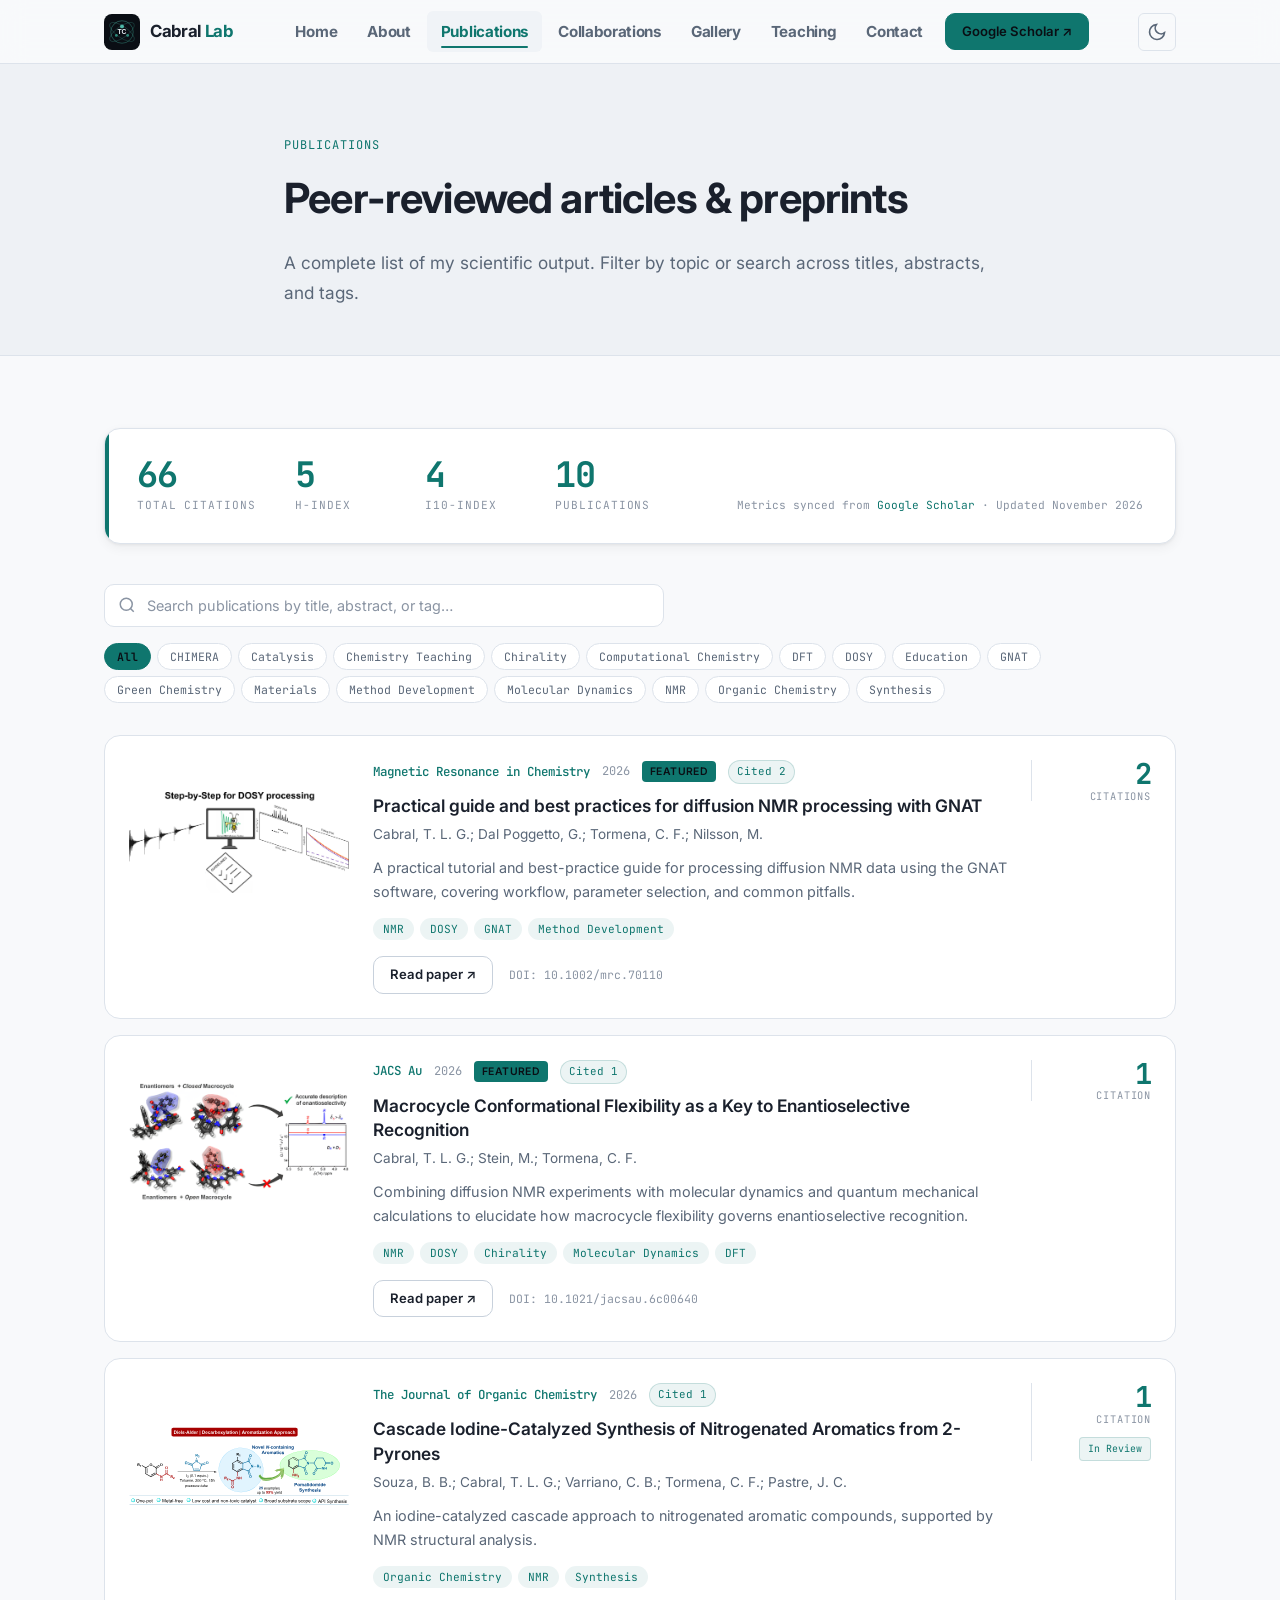
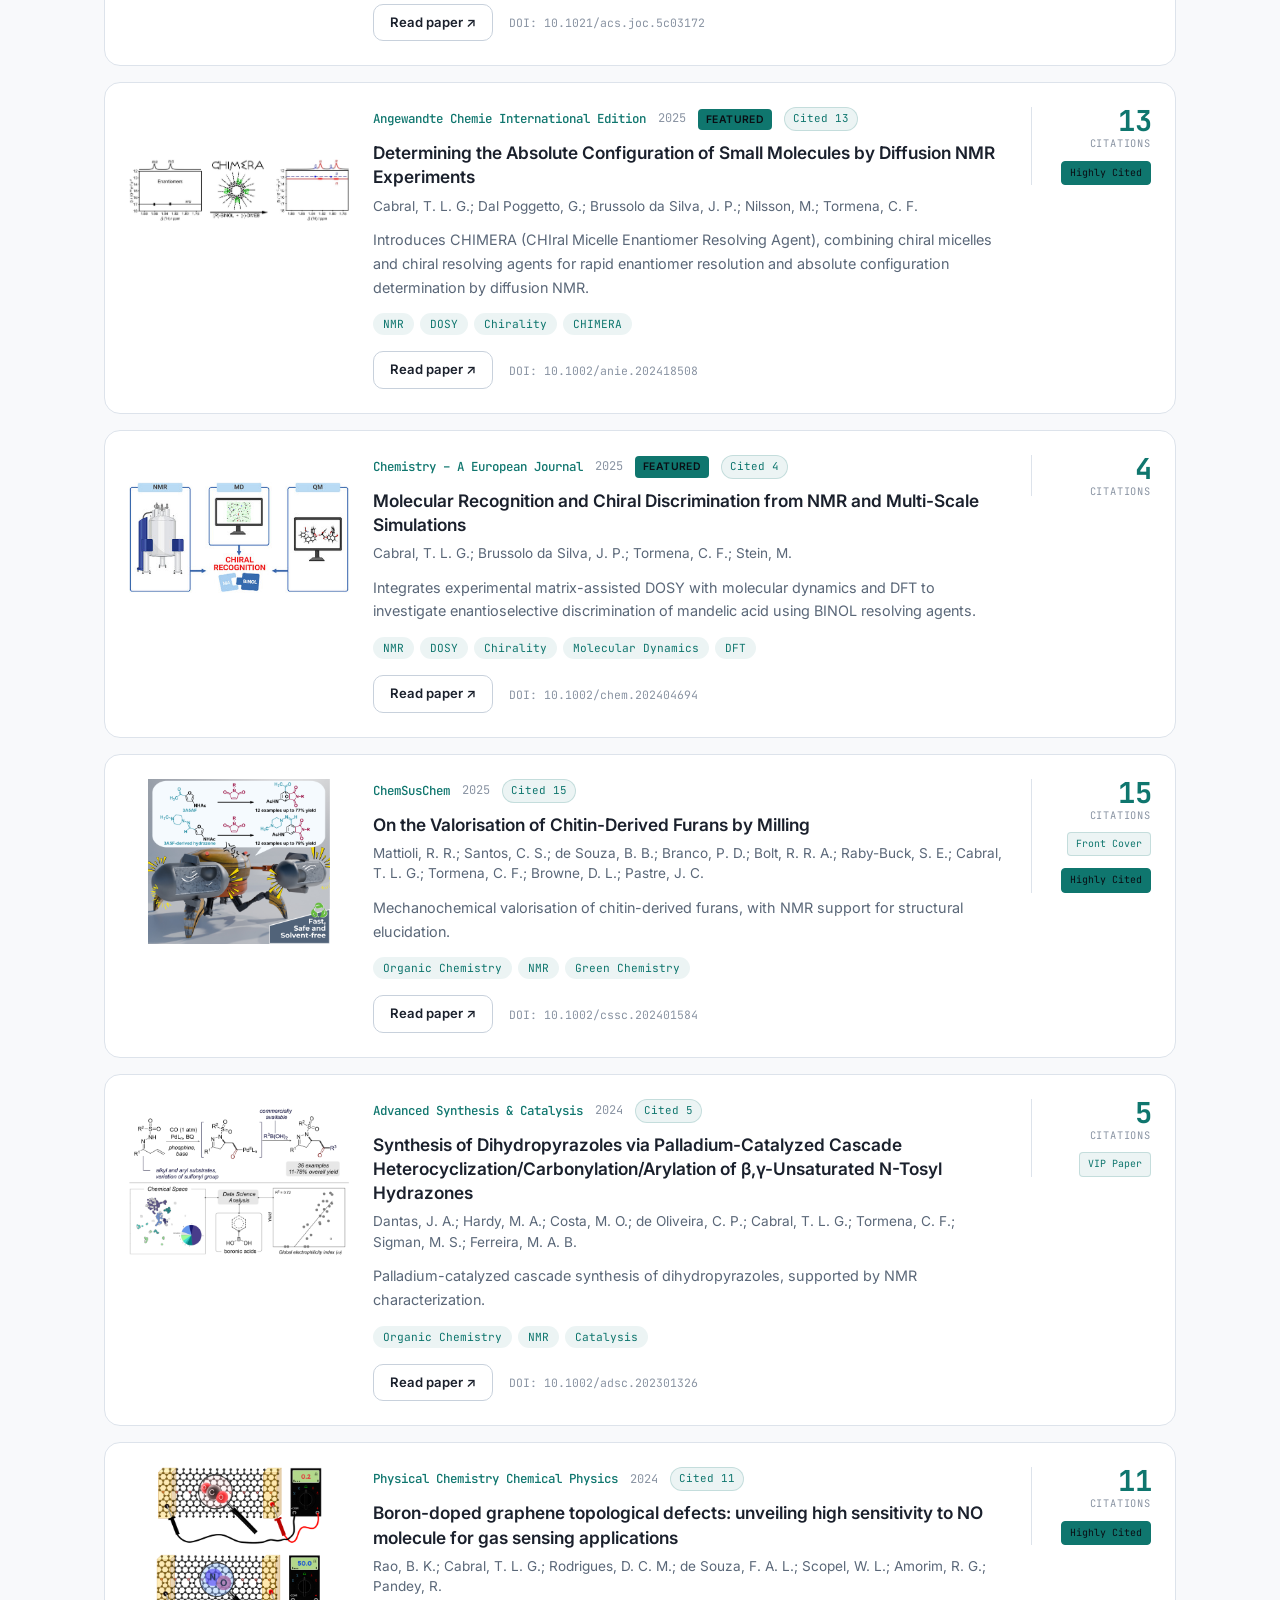
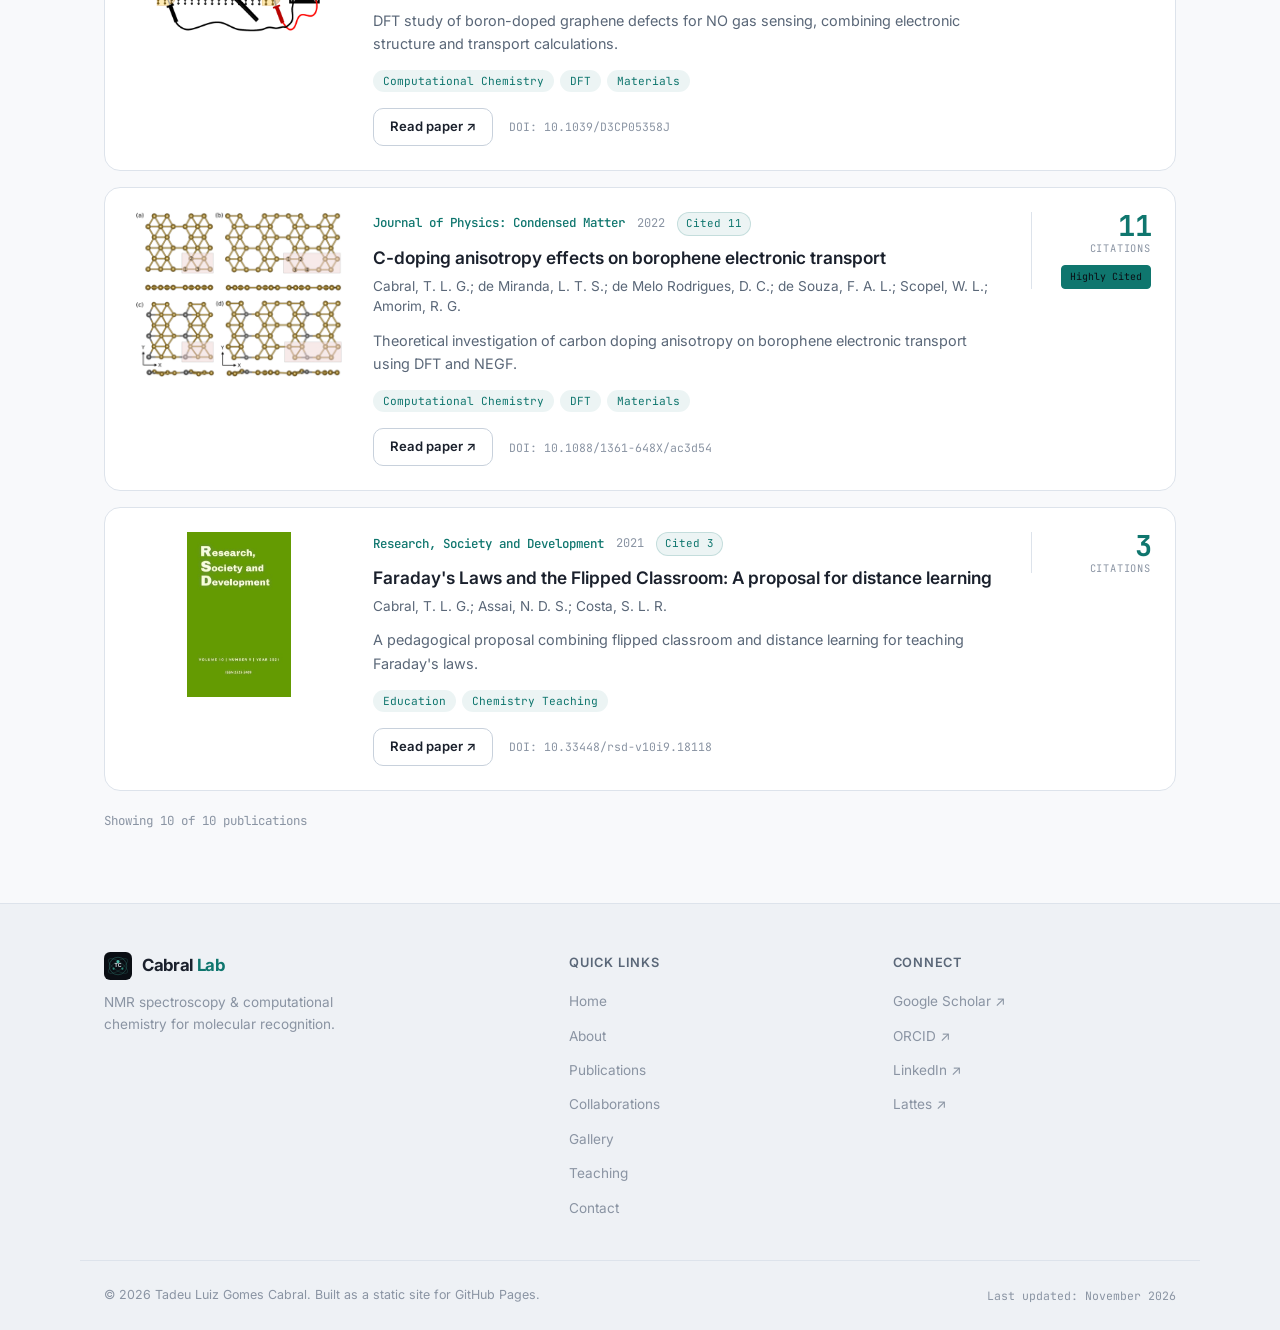
==== publications.html @ ea5aca8c "Add files via upload" ====
<!DOCTYPE html>
<html lang="en" data-theme="dark">
<head>
  <meta charset="UTF-8">
  <meta name="viewport" content="width=device-width, initial-scale=1.0">
  <title>Publications — Tadeu L. G. Cabral</title>
  <meta name="description" content="Peer-reviewed publications by Tadeu Luiz Gomes Cabral on NMR, DOSY, chiral discrimination, and computational chemistry.">
  <meta property="og:title" content="Publications — Tadeu L. G. Cabral">
  <meta property="og:description" content="Peer-reviewed articles and preprints.">
  <meta property="og:image" content="assets/generated/og-image.svg">
  <link rel="icon" type="image/svg+xml" href="favicon.svg">
  <link rel="apple-touch-icon" href="assets/images/logo-large.svg">
  <link rel="manifest" href="site.webmanifest">
  <link rel="preconnect" href="https://fonts.googleapis.com">
  <link rel="preconnect" href="https://fonts.gstatic.com" crossorigin>
  <link href="https://fonts.googleapis.com/css2?family=Inter:wght@300;400;500;600;700&family=JetBrains+Mono:wght@400;500&display=swap" rel="stylesheet">
  <link rel="stylesheet" href="assets/css/styles.css">
</head>
<body>
  <a href="#main" class="skip-link">Skip to content</a>
  <header class="site-header">
    <div class="container header-inner">
      <a href="index.html" class="logo" aria-label="Home"><img src="assets/images/logo.svg" alt="TC monogram" width="36" height="36" class="logo-img"><span class="logo-text">Cabral <span class="accent">Lab</span></span></a>
      <nav class="nav" id="nav" aria-label="Main navigation">
        <a href="index.html" class="nav-link">Home</a>
        <a href="about.html" class="nav-link">About</a>
        <a href="publications.html" class="nav-link active">Publications</a>
        <a href="collaborations.html" class="nav-link">Collaborations</a>
        <a href="gallery.html" class="nav-link">Gallery</a>
        <a href="teaching.html" class="nav-link">Teaching</a>
        <a href="contact.html" class="nav-link">Contact</a>
        <a href="https://scholar.google.com/citations?user=h4mpgE4AAAAJ" target="_blank" rel="noopener" class="btn btn-primary btn-sm nav-cta">Google Scholar ↗</a>
      </nav>
      <div class="header-actions">
        <button class="theme-toggle" id="theme-toggle" aria-label="Toggle theme"><svg class="icon-sun" width="20" height="20" viewBox="0 0 24 24" fill="none" stroke="currentColor" stroke-width="2"><circle cx="12" cy="12" r="5"/><path d="M12 1v2M12 21v2M4.22 4.22l1.42 1.42M18.36 18.36l1.42 1.42M1 12h2M21 12h2M4.22 19.78l1.42-1.42M18.36 5.64l1.42-1.42"/></svg><svg class="icon-moon" width="20" height="20" viewBox="0 0 24 24" fill="none" stroke="currentColor" stroke-width="2"><path d="M21 12.79A9 9 0 1 1 11.21 3 7 7 0 0 0 21 12.79z"/></svg></button>
        <button class="mobile-menu-btn" id="mobile-menu-btn" aria-label="Open menu" aria-expanded="false"><span></span><span></span><span></span></button>
      </div>
    </div>
  </header>

  <main id="main">
    <section class="page-hero">
      <div class="container page-hero-inner">
        <div class="page-hero-text">
          <p class="section-eyebrow">Publications</p>
          <h1>Peer-reviewed articles & preprints</h1>
          <p class="lead">A complete list of my scientific output. Filter by topic or search across titles, abstracts, and tags.</p>
        </div>
      </div>
    </section>

    <section class="section">
      <div class="container">
        <!-- IMPACT STATS BAR -->
        <div class="impact-stats reveal">
          <div class="impact-stat">
            <span class="impact-stat-number" id="stat-citations">—</span>
            <span class="impact-stat-label">Total Citations</span>
          </div>
          <div class="impact-stat">
            <span class="impact-stat-number" id="stat-hindex">—</span>
            <span class="impact-stat-label">h-index</span>
          </div>
          <div class="impact-stat">
            <span class="impact-stat-number" id="stat-i10index">—</span>
            <span class="impact-stat-label">i10-index</span>
          </div>
          <div class="impact-stat">
            <span class="impact-stat-number" id="stat-publications">—</span>
            <span class="impact-stat-label">Publications</span>
          </div>
          <p class="impact-note">Metrics synced from <a href="https://scholar.google.com/citations?user=h4mpgE4AAAAJ" target="_blank" rel="noopener">Google Scholar</a> · Updated November 2026</p>
        </div>

        <!-- CONTROLS -->
        <div class="pub-controls reveal">
          <div class="search-wrapper">
            <svg class="search-icon" width="18" height="18" viewBox="0 0 24 24" fill="none" stroke="currentColor" stroke-width="2"><circle cx="11" cy="11" r="8"/><path d="m21 21-4.35-4.35"/></svg>
            <input type="search" id="pub-search" placeholder="Search publications by title, abstract, or tag…" aria-label="Search publications">
          </div>
          <div class="filter-tags" id="filter-tags" role="group" aria-label="Filter by tag"></div>
        </div>

        <!-- PUBLICATION LIST -->
        <div class="pub-list" id="pub-list" aria-live="polite"></div>
        <p class="pub-count" id="pub-count"></p>
      </div>
    </section>
  </main>

  <footer class="site-footer">
    <div class="container footer-grid">
      <div class="footer-brand"><a href="index.html" class="logo"><img src="assets/images/logo.svg" alt="" width="28" height="28"><span class="logo-text">Cabral <span class="accent">Lab</span></span></a><p class="footer-desc">NMR spectroscopy & computational chemistry for molecular recognition.</p></div>
      <div><h4>Quick Links</h4><ul class="footer-links"><li><a href="index.html">Home</a></li><li><a href="about.html">About</a></li><li><a href="publications.html">Publications</a></li><li><a href="collaborations.html">Collaborations</a></li><li><a href="gallery.html">Gallery</a></li><li><a href="teaching.html">Teaching</a></li><li><a href="contact.html">Contact</a></li></ul></div>
      <div><h4>Connect</h4><ul class="footer-links"><li><a href="https://scholar.google.com/citations?user=h4mpgE4AAAAJ" target="_blank" rel="noopener">Google Scholar ↗</a></li><li><a href="https://orcid.org/0000-0003-3222-065X" target="_blank" rel="noopener">ORCID ↗</a></li><li><a href="https://www.linkedin.com/in/tadeu-l-g-cabral-bb470a273/" target="_blank" rel="noopener">LinkedIn ↗</a></li><li><a href="http://lattes.cnpq.br/0980261362824278" target="_blank" rel="noopener">Lattes ↗</a></li></ul></div>
    </div>
    <div class="container footer-bottom"><p>© 2026 Tadeu Luiz Gomes Cabral. Built as a static site for GitHub Pages.</p><p class="footer-mono">Last updated: November 2026</p></div>
  </footer>

  <script src="assets/js/publications.js"></script>
  <script src="assets/js/main.js"></script>
</body>
</html>
---- assets/css/styles.css ----
/* ============================================
   CSS Variables & Reset
   ============================================ */
:root {
  --font-sans: 'Inter', system-ui, -apple-system, sans-serif;
  --font-mono: 'JetBrains Mono', ui-monospace, monospace;
  --bg: #0a0e14;
  --bg-alt: #11161f;
  --bg-card: #151b26;
  --bg-hover: #1c2433;
  --text: #e6edf3;
  --text-muted: #8b98a9;
  --text-dim: #5c6a7a;
  --border: #212a36;
  --border-light: #2d3a4a;
  --accent: #4db8a8;
  --accent-hover: #5fd0be;
  --accent-subtle: rgba(77, 184, 168, 0.12);
  --accent-glow: rgba(77, 184, 168, 0.25);
  --radius-sm: 6px;
  --radius: 10px;
  --radius-lg: 16px;
  --shadow: 0 1px 3px rgba(0,0,0,0.3), 0 4px 12px rgba(0,0,0,0.2);
  --shadow-lg: 0 8px 30px rgba(0,0,0,0.35);
  --max-width: 1120px;
  --header-height: 64px;
  --transition: 0.2s ease;
}
[data-theme="light"] {
  --bg: #f8f9fb;
  --bg-alt: #eef1f5;
  --bg-card: #ffffff;
  --bg-hover: #f0f3f7;
  --text: #1a202c;
  --text-muted: #5a6778;
  --text-dim: #8a94a3;
  --border: #dde3eb;
  --border-light: #c8d1dc;
  --accent: #0f766e;
  --accent-hover: #0d9488;
  --accent-subtle: rgba(15, 118, 110, 0.08);
  --accent-glow: rgba(15, 118, 110, 0.18);
  --shadow: 0 1px 3px rgba(0,0,0,0.06), 0 4px 12px rgba(0,0,0,0.05);
  --shadow-lg: 0 8px 30px rgba(0,0,0,0.1);
}

*, *::before, *::after { box-sizing: border-box; margin: 0; padding: 0; }
html { scroll-behavior: smooth; -webkit-text-size-adjust: 100%; }
body {
  font-family: var(--font-sans);
  background: var(--bg);
  color: var(--text);
  line-height: 1.65;
  font-size: 16px;
  -webkit-font-smoothing: antialiased;
  transition: background-color 0.3s, color 0.3s;
}
img { max-width: 100%; display: block; }
a { color: var(--accent); text-decoration: none; transition: color var(--transition); }
a:hover { color: var(--accent-hover); }
.container { width: 100%; max-width: var(--max-width); margin: 0 auto; padding: 0 24px; }

/* ---------- SKIP LINK ---------- */
.skip-link {
  position: absolute; top: -100%; left: 16px;
  background: var(--accent); color: #fff;
  padding: 8px 16px; border-radius: var(--radius-sm);
  z-index: 1000; font-weight: 600;
}
.skip-link:focus { top: 8px; }

/* ---------- BUTTONS ---------- */
.btn {
  display: inline-flex; align-items: center; gap: 6px;
  padding: 10px 22px; border-radius: var(--radius);
  font-weight: 600; font-size: 0.9rem;
  border: 1.5px solid transparent; cursor: pointer;
  transition: all var(--transition); white-space: nowrap;
  font-family: inherit;
}
.btn-primary { background: var(--accent); color: #0a0e14; border-color: var(--accent); }
.btn-primary:hover {
  background: var(--accent-hover); border-color: var(--accent-hover);
  color: #0a0e14; transform: translateY(-1px);
  box-shadow: 0 4px 14px var(--accent-glow);
}
.btn-outline { background: transparent; color: var(--text); border-color: var(--border-light); }
.btn-outline:hover { border-color: var(--accent); color: var(--accent); background: var(--accent-subtle); }
.btn-sm { padding: 7px 16px; font-size: 0.82rem; }

/* ---------- HEADER ---------- */
.site-header {
  position: sticky; top: 0; z-index: 100;
  background: rgba(10, 14, 20, 0.85);
  backdrop-filter: blur(12px); -webkit-backdrop-filter: blur(12px);
  border-bottom: 1px solid var(--border);
  height: var(--header-height);
}
[data-theme="light"] .site-header { background: rgba(248, 249, 251, 0.85); }
.header-inner {
  display: flex; align-items: center; justify-content: space-between;
  height: 100%; gap: 16px;
}
.logo {
  display: flex; align-items: center; gap: 10px;
  color: var(--text); font-weight: 700; font-size: 1.05rem;
  letter-spacing: -0.02em;
}
.logo:hover { color: var(--text); }
.logo-img { width: 36px; height: 36px; }
.accent { color: var(--accent); }

/* --- NAVIGATION LINKS --- */
.nav { display: flex; align-items: center; gap: 2px; flex-wrap: wrap; }
.nav-link {
  position: relative;
  padding: 8px 14px; 
  border-radius: var(--radius-sm);
  color: var(--text-muted); 
  font-family: var(--font-sans);
  font-size: 0.95rem; 
  font-weight: 700;
  letter-spacing: -0.02em;
  transition: all var(--transition);
}
.nav-link:hover, .nav-link.active { 
  color: var(--text); 
  background: var(--bg-hover); 
}
.nav-link.active { 
  color: var(--accent); 
}
.nav-link.active::after {
  content: '';
  position: absolute;
  bottom: 4px; left: 14px; right: 14px;
  height: 2px;
  background: var(--accent);
  border-radius: 2px;
}
.nav-cta { margin-left: 6px; font-weight: 600; letter-spacing: normal; }

.header-actions { display: flex; align-items: center; gap: 8px; }
.theme-toggle {
  background: none; border: 1px solid var(--border);
  color: var(--text-muted); width: 38px; height: 38px;
  border-radius: var(--radius-sm); cursor: pointer;
  display: grid; place-items: center; transition: all var(--transition);
}
.theme-toggle:hover { color: var(--accent); border-color: var(--accent); }
.theme-toggle .icon-moon { display: none; }
[data-theme="light"] .theme-toggle .icon-sun { display: none; }
[data-theme="light"] .theme-toggle .icon-moon { display: block; }

.mobile-menu-btn {
  display: none; flex-direction: column; gap: 5px;
  background: none; border: none; cursor: pointer; padding: 6px;
}
.mobile-menu-btn span {
  display: block; width: 22px; height: 2px;
  background: var(--text); border-radius: 2px;
  transition: all var(--transition);
}

/* ---------- HERO ---------- */
.hero {
  position: relative; padding: 100px 0 80px;
  overflow: hidden; min-height: 75vh;
  display: flex; align-items: center;
}
.hero-bg { position: absolute; inset: 0; z-index: 0; }
.hero-bg-img { width: 100%; height: 100%; object-fit: cover; opacity: 0.45; }
[data-theme="light"] .hero-bg-img { opacity: 0.25; }
.hero-content { position: relative; z-index: 1; max-width: 760px; }
.hero-eyebrow {
  font-family: var(--font-mono); font-size: 0.8rem;
  color: var(--accent); letter-spacing: 0.05em;
  text-transform: uppercase; margin-bottom: 16px;
}
.hero h1 {
  font-size: clamp(2.4rem, 6vw, 3.8rem); font-weight: 700;
  letter-spacing: -0.03em; line-height: 1.1; margin-bottom: 20px;
}
.hero-subtitle {
  font-size: 1.15rem; color: var(--text-muted);
  max-width: 620px; margin-bottom: 32px; line-height: 1.7;
}
.hero-subtitle strong { color: var(--text); font-weight: 600; }
.hero-actions { display: flex; gap: 12px; flex-wrap: wrap; margin-bottom: 28px; }
.hero-meta {
  display: flex; align-items: center; gap: 8px;
  flex-wrap: wrap; font-size: 0.85rem;
  color: var(--text-dim); font-family: var(--font-mono);
}
.hero-meta a { color: var(--text-muted); }
.hero-meta a:hover { color: var(--accent); }
.dot { color: var(--border-light); }

/* ---------- PAGE HERO ---------- */
.page-hero {
  padding: 72px 0 48px; border-bottom: 1px solid var(--border);
  background: var(--bg-alt);
}
.page-hero-inner { max-width: 760px; }
.page-hero h1 {
  font-size: clamp(1.8rem, 4vw, 2.6rem); font-weight: 700;
  letter-spacing: -0.02em; margin-bottom: 16px;
}
.lead { font-size: 1.08rem; color: var(--text-muted); line-height: 1.7; }

/* ---------- SECTIONS ---------- */
.section { padding: 72px 0; }
.section-alt { background: var(--bg-alt); }
.section-header { max-width: 640px; margin-bottom: 40px; }
.section-eyebrow {
  font-family: var(--font-mono); font-size: 0.75rem;
  color: var(--accent); text-transform: uppercase;
  letter-spacing: 0.08em; margin-bottom: 8px;
}
.section-header h2 {
  font-size: clamp(1.5rem, 3vw, 2rem); font-weight: 700;
  letter-spacing: -0.02em; margin-bottom: 12px;
}
.section-desc { color: var(--text-muted); font-size: 0.98rem; }

/* ---------- CARDS ---------- */
.card-grid {
  display: grid; grid-template-columns: repeat(auto-fit, minmax(280px, 1fr));
  gap: 20px;
}
.card {
  background: var(--bg-card); border: 1px solid var(--border);
  border-radius: var(--radius-lg); padding: 28px;
  transition: all var(--transition);
}
.card:hover {
  border-color: var(--accent); transform: translateY(-2px);
  box-shadow: var(--shadow);
}
.card-icon {
  width: 48px; height: 48px; border-radius: var(--radius);
  background: var(--accent-subtle); color: var(--accent);
  display: grid; place-items: center; margin-bottom: 16px;
}
.card h3 { font-size: 1.1rem; font-weight: 600; margin-bottom: 8px; }
.card p { font-size: 0.92rem; color: var(--text-muted); line-height: 1.6; }
.tags { display: flex; flex-wrap: wrap; gap: 6px; margin-top: 16px; }
.tag {
  font-family: var(--font-mono); font-size: 0.7rem;
  padding: 3px 9px; border-radius: 999px;
  background: var(--accent-subtle); color: var(--accent);
  border: 1px solid transparent;
}
.tag-clickable {
  cursor: pointer; font-family: var(--font-mono); font-size: 0.7rem;
  padding: 3px 9px; border-radius: 999px;
  background: var(--accent-subtle); color: var(--accent);
  border: 1px solid transparent; transition: all var(--transition);
}
.tag-clickable:hover { border-color: var(--accent); background: var(--accent-glow); }

/* ---------- PUBLICATION LIST ---------- */
.pub-list { display: flex; flex-direction: column; gap: 16px; }
.pub-card {
  background: var(--bg-card); border: 1px solid var(--border);
  border-radius: var(--radius-lg); padding: 24px;
  transition: all var(--transition);
}
.pub-card:hover { border-color: var(--border-light); box-shadow: var(--shadow); }

/* --- 3-COLUMN LAYOUT (graphical abstract | body | impact) --- */
.pub-card-layout { display: flex; gap: 24px; align-items: flex-start; }

.pub-ga {
  flex: 0 0 220px;
  border-radius: var(--radius);
  overflow: hidden;
  display: flex;
  align-items: center;
  justify-content: center;
}
.pub-ga img {
  width: 100%;
  height: auto;
  aspect-ratio: 4 / 3;
  object-fit: contain; 
  display: block;
  transition: transform var(--transition);
}
.pub-card:hover .pub-ga img { transform: scale(1.02); }

.pub-card-body { flex: 1; min-width: 0; }

.pub-impact {
  flex: 0 0 120px;
  display: flex; flex-direction: column;
  align-items: flex-end; gap: 12px;
  padding-left: 16px;
  border-left: 1px solid var(--border);
  text-align: right;
}
.pub-citations {
  display: flex; flex-direction: column;
  align-items: flex-end; line-height: 1;
}
.citation-number {
  font-family: var(--font-mono); font-size: 1.8rem; font-weight: 700;
  color: var(--accent); letter-spacing: -0.02em;
}
.citation-label {
  font-family: var(--font-mono); font-size: 0.65rem;
  text-transform: uppercase; letter-spacing: 0.08em;
  color: var(--text-dim); margin-top: 2px;
}
.pub-merits {
  display: flex; flex-direction: column; gap: 4px;
  align-items: flex-end;
}
.merit-badge {
  font-family: var(--font-mono); font-size: 0.62rem;
  padding: 3px 8px; border-radius: 4px;
  background: var(--accent-subtle); color: var(--accent);
  border: 1px solid var(--accent-glow);
  white-space: nowrap;
}

/* Pub meta / content */
.pub-meta {
  display: flex; align-items: center; gap: 12px;
  flex-wrap: wrap; margin-bottom: 10px;
}
.pub-journal {
  font-family: var(--font-mono); font-size: 0.78rem;
  color: var(--accent); font-weight: 500;
}
.pub-year { font-family: var(--font-mono); font-size: 0.75rem; color: var(--text-dim); }
.pub-badge {
  font-size: 0.65rem; font-weight: 600;
  text-transform: uppercase; letter-spacing: 0.04em;
  padding: 2px 8px; border-radius: 4px;
  background: var(--accent); color: #0a0e14;
}
.pub-title { font-size: 1.08rem; font-weight: 600; line-height: 1.4; margin-bottom: 6px; }
.pub-authors { font-size: 0.85rem; color: var(--text-muted); margin-bottom: 12px; line-height: 1.5; }
.pub-abstract { font-size: 0.9rem; color: var(--text-muted); line-height: 1.65; margin-bottom: 14px; }
.pub-tags { display: flex; flex-wrap: wrap; gap: 6px; margin-bottom: 16px; }
.pub-actions { display: flex; align-items: center; gap: 16px; flex-wrap: wrap; }
.pub-doi {
  font-family: var(--font-mono); font-size: 0.72rem;
  color: var(--text-dim); word-break: break-all;
}
.empty-state { color: var(--text-muted); text-align: center; padding: 48px 0; font-size: 0.95rem; }
.pub-count {
  margin-top: 20px; font-family: var(--font-mono);
  font-size: 0.78rem; color: var(--text-dim);
}

/* ---------- CONTROLS ---------- */
.pub-controls { display: flex; flex-direction: column; gap: 16px; margin-bottom: 32px; }
.search-wrapper { position: relative; max-width: 560px; }
.search-icon {
  position: absolute; left: 14px; top: 50%;
  transform: translateY(-50%); color: var(--text-dim);
  pointer-events: none;
}
#pub-search {
  width: 100%; padding: 12px 16px 12px 42px;
  background: var(--bg-card); border: 1px solid var(--border);
  border-radius: var(--radius); color: var(--text);
  font-family: inherit; font-size: 0.9rem;
  transition: border-color var(--transition);
}
#pub-search:focus {
  outline: none; border-color: var(--accent);
  box-shadow: 0 0 0 3px var(--accent-subtle);
}
#pub-search::placeholder { color: var(--text-dim); }

.filter-tags { display: flex; flex-wrap: wrap; gap: 6px; }
.filter-tag {
  font-family: var(--font-mono); font-size: 0.72rem;
  padding: 5px 12px; border-radius: 999px;
  background: var(--bg-card); border: 1px solid var(--border);
  color: var(--text-muted); cursor: pointer;
  transition: all var(--transition);
}
.filter-tag:hover { border-color: var(--accent); color: var(--accent); }
.filter-tag.active {
  background: var(--accent); border-color: var(--accent);
  color: #0a0e14; font-weight: 600;
}

/* ---------- NEWS ---------- */
.news-grid {
  display: grid; grid-template-columns: repeat(auto-fit, minmax(260px, 1fr));
  gap: 16px;
}
.news-card {
  background: var(--bg-card); border: 1px solid var(--border);
  border-radius: var(--radius-lg); padding: 24px;
  transition: all var(--transition);
}
.news-card:hover { border-color: var(--accent); }
.news-card time {
  font-family: var(--font-mono); font-size: 0.72rem;
  color: var(--accent); text-transform: uppercase;
  letter-spacing: 0.04em;
}
.news-card h3 { font-size: 1rem; font-weight: 600; margin: 8px 0 6px; }
.news-card p { font-size: 0.88rem; color: var(--text-muted); line-height: 1.6; }

/* ---------- CTA ---------- */
.cta-section { padding: 64px 0; }
.cta-inner {
  display: flex; align-items: center; justify-content: space-between;
  gap: 32px; flex-wrap: wrap;
  background: var(--bg-card); border: 1px solid var(--border);
  border-radius: var(--radius-lg); padding: 40px 48px;
}
.cta-inner h2 { font-size: 1.5rem; font-weight: 700; margin-bottom: 6px; }
.cta-inner p { color: var(--text-muted); font-size: 0.95rem; }

/* ---------- ABOUT ---------- */
.about-grid {
  display: grid; grid-template-columns: 1fr 300px;
  gap: 56px; align-items: start;
}
.about-main h2 { font-size: 1.5rem; font-weight: 700; margin-bottom: 20px; }
.about-main p { color: var(--text-muted); margin-bottom: 16px; line-height: 1.75; font-size: 0.98rem; }
.about-main strong { color: var(--text); }
.about-sidebar {
  background: var(--bg-card); border: 1px solid var(--border);
  border-radius: var(--radius-lg); padding: 28px;
}

/* Profile Picture Style */
.about-profile-img {
  width: 100%;
  max-width: 220px;
  aspect-ratio: 1 / 1;
  object-fit: cover;
  border-radius: 50%;
  margin: 0 auto 24px;
  border: 3px solid var(--accent);
  box-shadow: 0 8px 24px var(--accent-glow);
  display: block;
}

.info-block { margin-bottom: 20px; }
.info-block h4 {
  font-family: var(--font-mono); font-size: 0.72rem;
  text-transform: uppercase; letter-spacing: 0.06em;
  color: var(--accent); margin-bottom: 6px;
}
.info-block p { font-size: 0.85rem; color: var(--text-muted); line-height: 1.5; }
.link-mono { font-family: var(--font-mono); font-size: 0.8rem; }

/* ---------- TIMELINE ---------- */
.timeline { position: relative; padding-left: 32px; }
.timeline::before {
  content: ''; position: absolute; left: 7px; top: 8px; bottom: 8px;
  width: 2px; background: var(--border);
}
.timeline-item { position: relative; margin-bottom: 40px; }
.timeline-item:last-child { margin-bottom: 0; }
.timeline-dot {
  position: absolute; left: -32px; top: 6px;
  width: 16px; height: 16px; border-radius: 50%;
  background: var(--bg); border: 3px solid var(--accent); z-index: 1;
}
.timeline-item time {
  font-family: var(--font-mono); font-size: 0.75rem;
  color: var(--accent); text-transform: uppercase;
  letter-spacing: 0.04em;
}
.timeline-item h3 { font-size: 1.1rem; font-weight: 600; margin: 6px 0 2px; }
.timeline-org { font-size: 0.85rem; color: var(--accent); margin-bottom: 8px; }
.timeline-item p:last-child { font-size: 0.9rem; color: var(--text-muted); line-height: 1.65; }

/* ---------- SKILLS ---------- */
.skills-grid {
  display: grid; grid-template-columns: repeat(auto-fit, minmax(260px, 1fr));
  gap: 20px;
}
.skill-card {
  background: var(--bg-card); border: 1px solid var(--border);
  border-radius: var(--radius-lg); padding: 28px;
}
.skill-card h3 { font-size: 1rem; font-weight: 600; margin-bottom: 14px; color: var(--accent); }
.skill-card ul { list-style: none; display: flex; flex-direction: column; gap: 8px; }
.skill-card li {
  font-size: 0.88rem; color: var(--text-muted);
  padding-left: 16px; position: relative; line-height: 1.5;
}
.skill-card li::before {
  content: '▸'; position: absolute; left: 0;
  color: var(--accent); font-size: 0.75rem;
}

/* ---------- CONTACT ---------- */
.contact-grid {
  display: grid; grid-template-columns: 1.2fr 1fr;
  gap: 56px; align-items: start;
}
.contact-form-wrapper h2, .contact-info h2 {
  font-size: 1.3rem; font-weight: 700; margin-bottom: 24px;
}
.form-group { margin-bottom: 18px; }
.form-group label {
  display: block; font-size: 0.82rem; font-weight: 500;
  margin-bottom: 6px; color: var(--text-muted);
}
.form-group input, .form-group textarea, .form-group select {
  width: 100%; padding: 11px 14px;
  background: var(--bg-card); border: 1px solid var(--border);
  border-radius: var(--radius); color: var(--text);
  font-family: inherit; font-size: 0.9rem;
  transition: border-color var(--transition);
}
.form-group input:focus, .form-group textarea:focus, .form-group select:focus {
  outline: none; border-color: var(--accent);
  box-shadow: 0 0 0 3px var(--accent-subtle);
}
.form-group textarea { resize: vertical; min-height: 120px; }
.form-note { margin-top: 14px; font-size: 0.78rem; color: var(--text-dim); line-height: 1.5; }
.form-note code {
  font-family: var(--font-mono); font-size: 0.75rem;
  background: var(--bg-hover); padding: 1px 5px; border-radius: 3px;
}
.contact-item { margin-bottom: 18px; }
.contact-item h4 {
  font-family: var(--font-mono); font-size: 0.7rem;
  text-transform: uppercase; letter-spacing: 0.06em;
  color: var(--accent); margin-bottom: 4px;
}
.contact-item a, .contact-item p { font-size: 0.92rem; color: var(--text-muted); }
.social-heading { font-size: 1rem; font-weight: 600; margin: 28px 0 14px; }
.social-links { display: flex; flex-direction: column; gap: 10px; }
.social-link {
  display: flex; align-items: center; gap: 10px;
  padding: 10px 14px; background: var(--bg-card);
  border: 1px solid var(--border); border-radius: var(--radius);
  color: var(--text-muted); font-size: 0.88rem;
  transition: all var(--transition);
}
.social-link:hover {
  border-color: var(--accent); color: var(--accent);
  background: var(--accent-subtle);
}

/* ---------- FAQ ---------- */
.faq-list { max-width: 760px; display: flex; flex-direction: column; gap: 10px; }
.faq-item {
  background: var(--bg-card); border: 1px solid var(--border);
  border-radius: var(--radius); overflow: hidden;
}
.faq-item summary {
  padding: 18px 22px; font-weight: 600; font-size: 0.92rem;
  cursor: pointer; list-style: none; position: relative;
  padding-right: 44px; transition: color var(--transition);
}
.faq-item summary::-webkit-details-marker { display: none; }
.faq-item summary::after {
  content: '+'; position: absolute; right: 22px; top: 50%;
  transform: translateY(-50%); font-family: var(--font-mono);
  font-size: 1.2rem; color: var(--accent);
  transition: transform var(--transition);
}
.faq-item[open] summary::after { content: '−'; }
.faq-item summary:hover { color: var(--accent); }
.faq-item p { padding: 0 22px 18px; font-size: 0.88rem; color: var(--text-muted); line-height: 1.7; }

/* ---------- FOOTER ---------- */
.site-footer {
  border-top: 1px solid var(--border);
  padding: 48px 0 24px; background: var(--bg-alt);
}
.footer-grid {
  display: grid; grid-template-columns: 1.5fr 1fr 1fr;
  gap: 40px; margin-bottom: 40px;
}
.footer-brand .logo { margin-bottom: 12px; }
.footer-desc { font-size: 0.85rem; color: var(--text-dim); line-height: 1.6; max-width: 280px; }
.footer-grid h4 {
  font-size: 0.8rem; font-weight: 600;
  text-transform: uppercase; letter-spacing: 0.06em;
  margin-bottom: 14px; color: var(--text-muted);
}
.footer-links { list-style: none; display: flex; flex-direction: column; gap: 8px; }
.footer-links a { font-size: 0.85rem; color: var(--text-dim); }
.footer-links a:hover { color: var(--accent); }
.footer-bottom {
  display: flex; justify-content: space-between; align-items: center;
  padding-top: 24px; border-top: 1px solid var(--border);
  flex-wrap: wrap; gap: 8px;
}
.footer-bottom p { font-size: 0.78rem; color: var(--text-dim); }
.footer-mono { font-family: var(--font-mono); font-size: 0.72rem !important; }

/* ---------- GALLERY ---------- */
.gallery-grid {
  display: grid; grid-template-columns: repeat(auto-fill, minmax(260px, 1fr));
  gap: 16px;
}
.gallery-item {
  margin: 0; border-radius: var(--radius-lg);
  overflow: hidden; border: 1px solid var(--border);
  background: var(--bg-card); transition: all var(--transition);
  cursor: pointer;
}
.gallery-item:hover {
  border-color: var(--accent); transform: translateY(-3px);
  box-shadow: var(--shadow-lg);
}
.gallery-thumb {
  aspect-ratio: 4 / 3;
  background: linear-gradient(135deg, var(--bg-alt), var(--bg-hover));
  display: grid; place-items: center;
  color: var(--text-dim); font-family: var(--font-mono); font-size: 0.75rem;
  position: relative; overflow: hidden;
}
.gallery-thumb img {
  width: 100%; height: 100%; object-fit: cover; display: block;
}
.gallery-item figcaption {
  padding: 12px 16px; font-size: 0.82rem;
  color: var(--text-muted); font-family: var(--font-mono);
  border-top: 1px solid var(--border);
}

/* Lightbox */
.lightbox {
  position: fixed; inset: 0; z-index: 999;
  background: rgba(10, 14, 20, 0.92);
  display: grid; place-items: center;
  padding: 24px;
}
.lightbox[hidden] { display: none; }
.lightbox-content { max-width: 90vw; max-height: 90vh; text-align: center; }
.lightbox img {
  max-width: 90vw; max-height: 80vh;
  border-radius: var(--radius); object-fit: contain;
}
.lightbox-close {
  position: absolute; top: 20px; right: 24px;
  background: none; border: none; color: var(--text);
  font-size: 2.4rem; cursor: pointer; line-height: 1;
}
.lightbox p {
  color: var(--text-muted); font-family: var(--font-mono);
  font-size: 0.8rem; margin-top: 16px;
}

/* ---------- COLLABORATIONS ---------- */
.collab-intro { max-width: 720px; margin-bottom: 40px; }
.collab-intro h2 { font-size: 1.5rem; margin-bottom: 16px; }
.collab-intro p { color: var(--text-muted); line-height: 1.75; margin-bottom: 12px; }

.collab-stats {
  display: flex; gap: 48px; flex-wrap: wrap;
  padding: 24px 0;
  border-top: 1px solid var(--border);
  border-bottom: 1px solid var(--border);
}
.stat { display: flex; flex-direction: column; }
.stat-number {
  font-family: var(--font-mono); font-size: 2rem; font-weight: 700;
  color: var(--accent); line-height: 1;
}
.stat-label {
  font-family: var(--font-mono); font-size: 0.7rem;
  text-transform: uppercase; letter-spacing: 0.06em;
  color: var(--text-dim); margin-top: 4px;
}

.collab-grid {
  display: grid; grid-template-columns: repeat(auto-fill, minmax(280px, 1fr));
  gap: 16px;
}
.collab-card {
  background: var(--bg-card); border: 1px solid var(--border);
  border-radius: var(--radius-lg); padding: 24px;
  transition: all var(--transition);
}
.collab-card:hover { border-color: var(--accent); transform: translateY(-2px); }
.collab-initials {
  width: 44px; height: 44px; border-radius: 50%;
  background: var(--accent-subtle); color: var(--accent);
  display: grid; place-items: center;
  font-family: var(--font-mono); font-weight: 700; font-size: 0.9rem;
  margin-bottom: 14px;
}
.collab-card h3 { font-size: 0.95rem; font-weight: 600; margin-bottom: 4px; }
.collab-org {
  font-family: var(--font-mono); font-size: 0.72rem;
  color: var(--accent); margin-bottom: 8px;
}
.collab-topic { font-size: 0.85rem; color: var(--text-muted); line-height: 1.55; }

/* Partners */
.partner-grid {
  display: grid; grid-template-columns: repeat(auto-fill, minmax(200px, 1fr));
  gap: 12px;
}
.partner-card {
  background: var(--bg-card); border: 1px solid var(--border);
  border-radius: var(--radius); padding: 20px;
  transition: all var(--transition);
}
.partner-card:hover { border-color: var(--accent); }
.partner-mark {
  font-family: var(--font-mono); font-size: 1.1rem;
  font-weight: 700; color: var(--accent);
  display: block; margin-bottom: 6px;
}
.partner-card p { font-size: 0.82rem; color: var(--text-muted); line-height: 1.5; }

/* ---------- COLLABORATIONS MAP ---------- */
.map-section { padding-top: 24px; }
.map-wrapper {
  position: relative;
  border-radius: var(--radius-lg);
  overflow: hidden;
  border: 1px solid var(--border);
  background: var(--bg-card);
  box-shadow: var(--shadow);
}
#collab-map {
  width: 100%;
  height: 460px;
  background: #0b1118;
}

/* Leaflet theme overrides */
.leaflet-container {
  background: #0b1118 !important;
  font-family: var(--font-sans) !important;
}

.leaflet-control-attribution {
  background: rgba(10, 14, 20, 0.75) !important;
  color: var(--text-dim) !important;
  font-family: var(--font-mono) !important;
  font-size: 0.65rem !important;
  border-radius: var(--radius-sm) 0 0 0;
  backdrop-filter: blur(6px);
}
.leaflet-control-attribution a { color: var(--accent) !important; }

.leaflet-control-zoom {
  border: 1px solid var(--border) !important;
  border-radius: var(--radius-sm) !important;
  overflow: hidden;
  box-shadow: var(--shadow) !important;
}
.leaflet-control-zoom a {
  background: var(--bg-card) !important;
  color: var(--text) !important;
  border-bottom: 1px solid var(--border) !important;
  width: 30px !important;
  height: 30px !important;
  line-height: 30px !important;
  font-size: 1rem !important;
  font-weight: 500 !important;
}
.leaflet-control-zoom a:hover {
  background: var(--bg-hover) !important;
  color: var(--accent) !important;
}

/* Custom pin (teal dot with pulsing ring) */
.collab-pin {
  background: transparent !important;
  border: none !important;
}
.collab-pin__dot {
  display: block;
  width: 14px;
  height: 14px;
  border-radius: 50%;
  background: var(--accent);
  border: 2px solid #0a0e14;
  box-shadow: 0 0 0 4px var(--accent-glow);
  position: relative;
}
.collab-pin__dot::after {
  content: '';
  position: absolute;
  inset: -6px;
  border-radius: 50%;
  border: 2px solid var(--accent);
  opacity: 0;
  animation: pin-pulse 2.4s ease-out infinite;
}
@keyframes pin-pulse {
  0%   { transform: scale(0.8); opacity: 0.7; }
  80%, 100% { transform: scale(2.2); opacity: 0; }
}
@media (prefers-reduced-motion: reduce) {
  .collab-pin__dot::after { animation: none; opacity: 0; }
}

/* Tooltip on hover */
.collab-tooltip {
  background: var(--bg-card) !important;
  border: 1px solid var(--accent) !important;
  color: var(--text) !important;
  border-radius: var(--radius-sm) !important;
  font-family: var(--font-sans) !important;
  font-size: 0.78rem !important;
  line-height: 1.4 !important;
  padding: 8px 12px !important;
  box-shadow: var(--shadow-lg) !important;
}
.collab-tooltip strong { color: var(--accent); }
.collab-tooltip em { color: var(--text-dim); font-style: normal; }
.leaflet-tooltip-top::before { border-top-color: var(--accent) !important; }
.leaflet-tooltip-bottom::before { border-bottom-color: var(--accent) !important; }
.leaflet-tooltip-left::before { border-left-color: var(--accent) !important; }
.leaflet-tooltip-right::before { border-right-color: var(--accent) !important; }

/* Popup on click */
.leaflet-popup-content-wrapper {
  background: var(--bg-card) !important;
  color: var(--text) !important;
  border: 1px solid var(--border) !important;
  border-radius: var(--radius) !important;
  box-shadow: var(--shadow-lg) !important;
}
.leaflet-popup-tip { background: var(--bg-card) !important; }
.leaflet-popup-close-button { color: var(--text-dim) !important; }
.leaflet-popup-close-button:hover { color: var(--accent) !important; }

.collab-popup h4 {
  font-size: 0.92rem;
  font-weight: 600;
  margin-bottom: 4px;
  color: var(--accent);
}
.collab-popup__org {
  font-size: 0.8rem;
  color: var(--text-muted);
  margin-bottom: 2px;
}
.collab-popup__city {
  font-family: var(--font-mono);
  font-size: 0.7rem;
  color: var(--text-dim);
  margin-bottom: 6px;
}
.collab-popup__role {
  font-size: 0.78rem;
  color: var(--text-muted);
  line-height: 1.45;
  border-top: 1px solid var(--border);
  padding-top: 6px;
}

/* Map legend */
.map-legend {
  display: flex;
  gap: 24px;
  flex-wrap: wrap;
  align-items: center;
  margin-top: 16px;
  font-family: var(--font-mono);
  font-size: 0.72rem;
  color: var(--text-dim);
}
.legend-item { display: inline-flex; align-items: center; gap: 8px; }
.legend-dot {
  width: 10px;
  height: 10px;
  border-radius: 50%;
  background: var(--accent);
  box-shadow: 0 0 0 3px var(--accent-glow);
}
.legend-hint { color: var(--text-dim); font-style: italic; }

/* ---------- DATA TABLE ---------- */
.table-wrapper {
  overflow-x: auto;
  border: 1px solid var(--border);
  border-radius: var(--radius-lg);
  background: var(--bg-card);
}
.data-table { width: 100%; border-collapse: collapse; font-size: 0.88rem; }
.data-table th, .data-table td {
  text-align: left; padding: 14px 18px;
  border-bottom: 1px solid var(--border);
}
.data-table th {
  font-family: var(--font-mono); font-size: 0.72rem;
  text-transform: uppercase; letter-spacing: 0.06em;
  color: var(--accent); font-weight: 600;
  background: var(--bg-alt);
}
.data-table tbody tr:last-child td { border-bottom: none; }
.data-table tbody tr:hover { background: var(--bg-hover); }
.data-table td { color: var(--text-muted); }
.data-table td:first-child { color: var(--text); font-weight: 500; }

/* ---------- IMPACT STATS BAR ---------- */
.impact-stats {
  display: flex;
  align-items: center;
  gap: 40px;
  flex-wrap: wrap;
  padding: 28px 32px;
  margin-bottom: 40px;
  background: var(--bg-card);
  border: 1px solid var(--border);
  border-radius: var(--radius-lg);
  box-shadow: var(--shadow);
  position: relative;
  overflow: hidden;
}
.impact-stats::before {
  content: '';
  position: absolute;
  top: 0; left: 0; width: 4px; height: 100%;
  background: var(--accent);
}
.impact-stat {
  display: flex; flex-direction: column; gap: 4px; min-width: 90px;
}
.impact-stat-number {
  font-family: var(--font-mono); font-size: 2.2rem; font-weight: 700;
  color: var(--accent); line-height: 1; letter-spacing: -0.03em;
}
.impact-stat-label {
  font-family: var(--font-mono); font-size: 0.7rem;
  text-transform: uppercase; letter-spacing: 0.08em; color: var(--text-dim);
}
.impact-note {
  margin-left: auto; font-family: var(--font-mono);
  font-size: 0.7rem; color: var(--text-dim); align-self: flex-end;
}
.impact-note a { color: var(--accent); }

/* Inline citation badge */
.pub-cited-inline {
  font-family: var(--font-mono); font-size: 0.68rem;
  padding: 2px 8px; border-radius: 999px;
  background: var(--accent-subtle); color: var(--accent);
  border: 1px solid var(--accent-glow); white-space: nowrap;
}

/* Highly Cited badge */
.merit-highly-cited {
  background: var(--accent) !important;
  color: #0a0e14 !important;
  border-color: var(--accent) !important;
}

/* ---------- REVEAL ANIMATION ---------- */
.reveal {
  opacity: 0; transform: translateY(20px);
  transition: opacity 0.6s ease, transform 0.6s ease;
}
.reveal.revealed { opacity: 1; transform: translateY(0); }
@media (prefers-reduced-motion: reduce) {
  .reveal { opacity: 1; transform: none; transition: none; }
  html { scroll-behavior: auto; }
}

/* ---------- RESPONSIVE ---------- */
@media (max-width: 900px) {
  .about-grid, .contact-grid { grid-template-columns: 1fr; gap: 40px; }
  .footer-grid { grid-template-columns: 1fr 1fr; }
}
@media (max-width: 820px) {
  .pub-card-layout { flex-wrap: wrap; }
  .pub-ga { flex: 0 0 100%; max-width: 100%; }
  .pub-ga img { aspect-ratio: 16 / 9; object-fit: contain; }
  .pub-impact {
    flex: 0 0 100%;
    flex-direction: row; align-items: center;
    justify-content: flex-end; gap: 16px;
    padding-left: 0; padding-top: 12px;
    border-left: none; border-top: 1px solid var(--border);
  }
  .pub-citations { flex-direction: row; align-items: baseline; gap: 6px; }
  .citation-number { font-size: 1.2rem; }
  .pub-merits { flex-direction: row; flex-wrap: wrap; justify-content: flex-end; }
}
@media (max-width: 768px) {
  .nav {
    position: fixed; top: var(--header-height);
    left: 0; right: 0;
    background: var(--bg-alt); border-bottom: 1px solid var(--border);
    flex-direction: column; padding: 16px; gap: 4px;
    display: none; box-shadow: var(--shadow-lg);
    max-height: calc(100vh - var(--header-height));
    overflow-y: auto;
  }
  .nav.open { display: flex; }
  .nav-link { width: 100%; padding: 12px 14px; font-size: 1rem; }
  .nav-link.active::after { display: none; }
  .nav-cta { margin-left: 0; margin-top: 8px; justify-content: center; }
  .mobile-menu-btn { display: flex; }
  .hero { padding: 72px 0 56px; min-height: auto; }
  .section { padding: 56px 0; }
  .cta-inner { padding: 32px 24px; }
  .footer-grid { grid-template-columns: 1fr; gap: 32px; }
  .footer-bottom { flex-direction: column; align-items: flex-start; }
  .pub-card { padding: 22px; }
  .filter-tags { overflow-x: auto; flex-wrap: nowrap; padding-bottom: 6px; }
  .filter-tag { white-space: nowrap; }
  .collab-stats { gap: 28px; }
  #collab-map { height: 360px; }
  .impact-stats { gap: 24px; padding: 22px 24px; }
  .impact-stat-number { font-size: 1.8rem; }
  .impact-note { margin-left: 0; width: 100%; text-align: left; margin-top: 8px; }
}
@media (max-width: 480px) {
  .container { padding: 0 18px; }
  .hero-actions { flex-direction: column; }
  .hero-actions .btn { width: 100%; justify-content: center; }
  .header-inner { gap: 10px; }
  .logo-text { font-size: 0.95rem; }
  #collab-map { height: 300px; }
  .map-legend { flex-direction: column; align-items: flex-start; gap: 8px; }
  .impact-stats { flex-direction: column; align-items: flex-start; gap: 16px; }
  .impact-stat { flex-direction: row; align-items: baseline; gap: 8px; }
  .impact-stat-number { font-size: 1.5rem; }
}
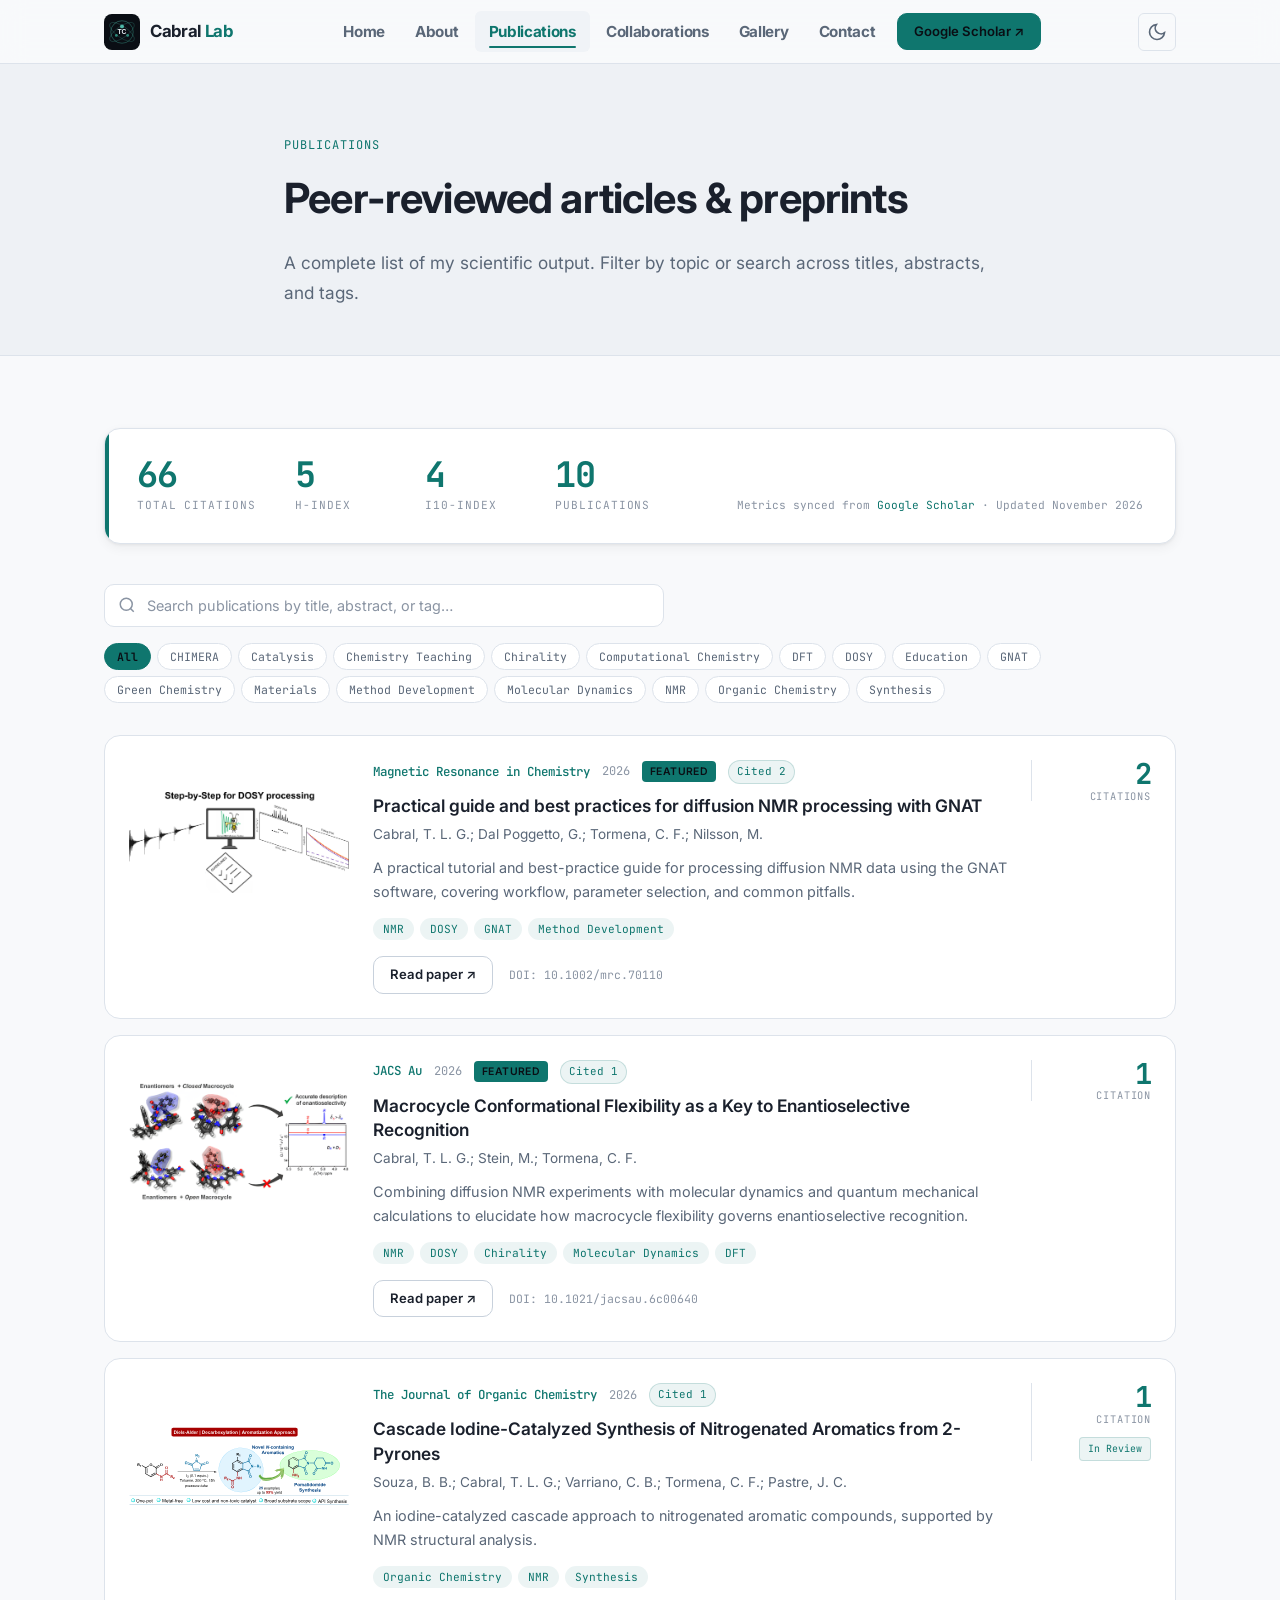
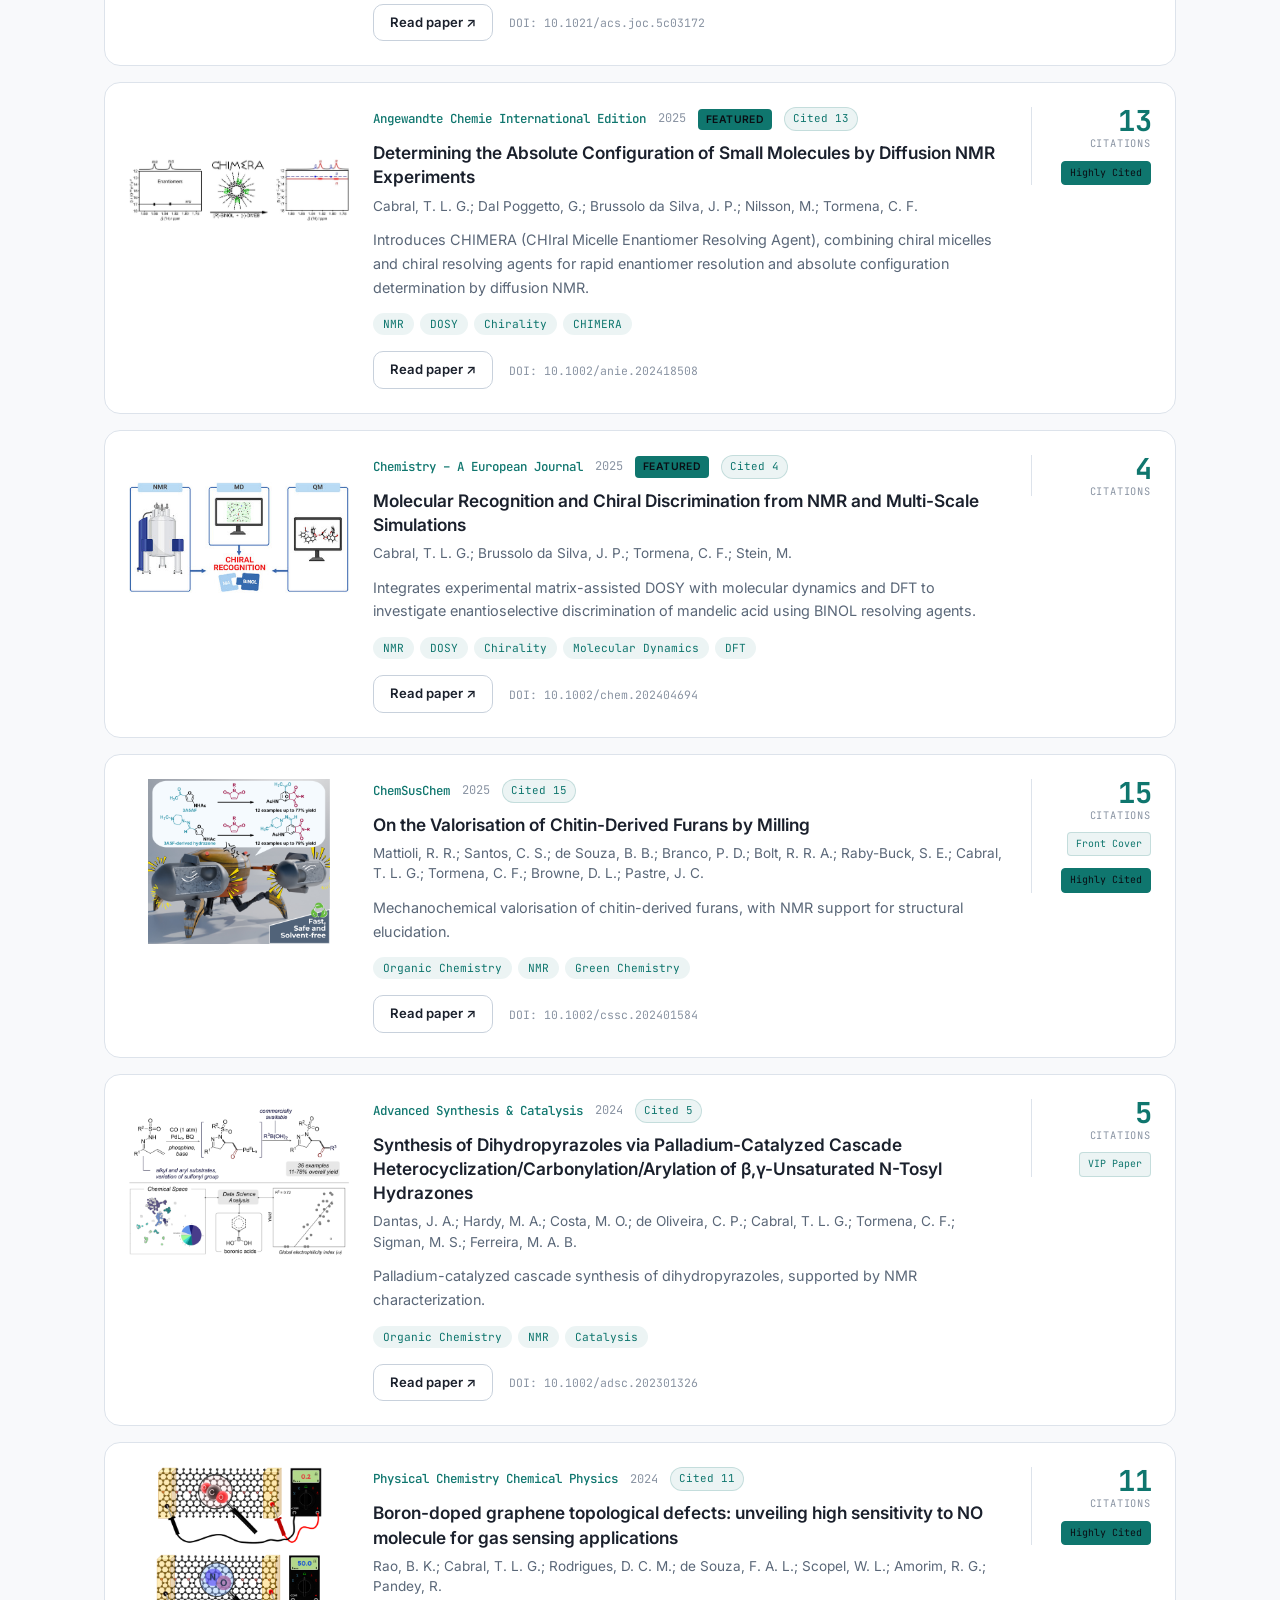
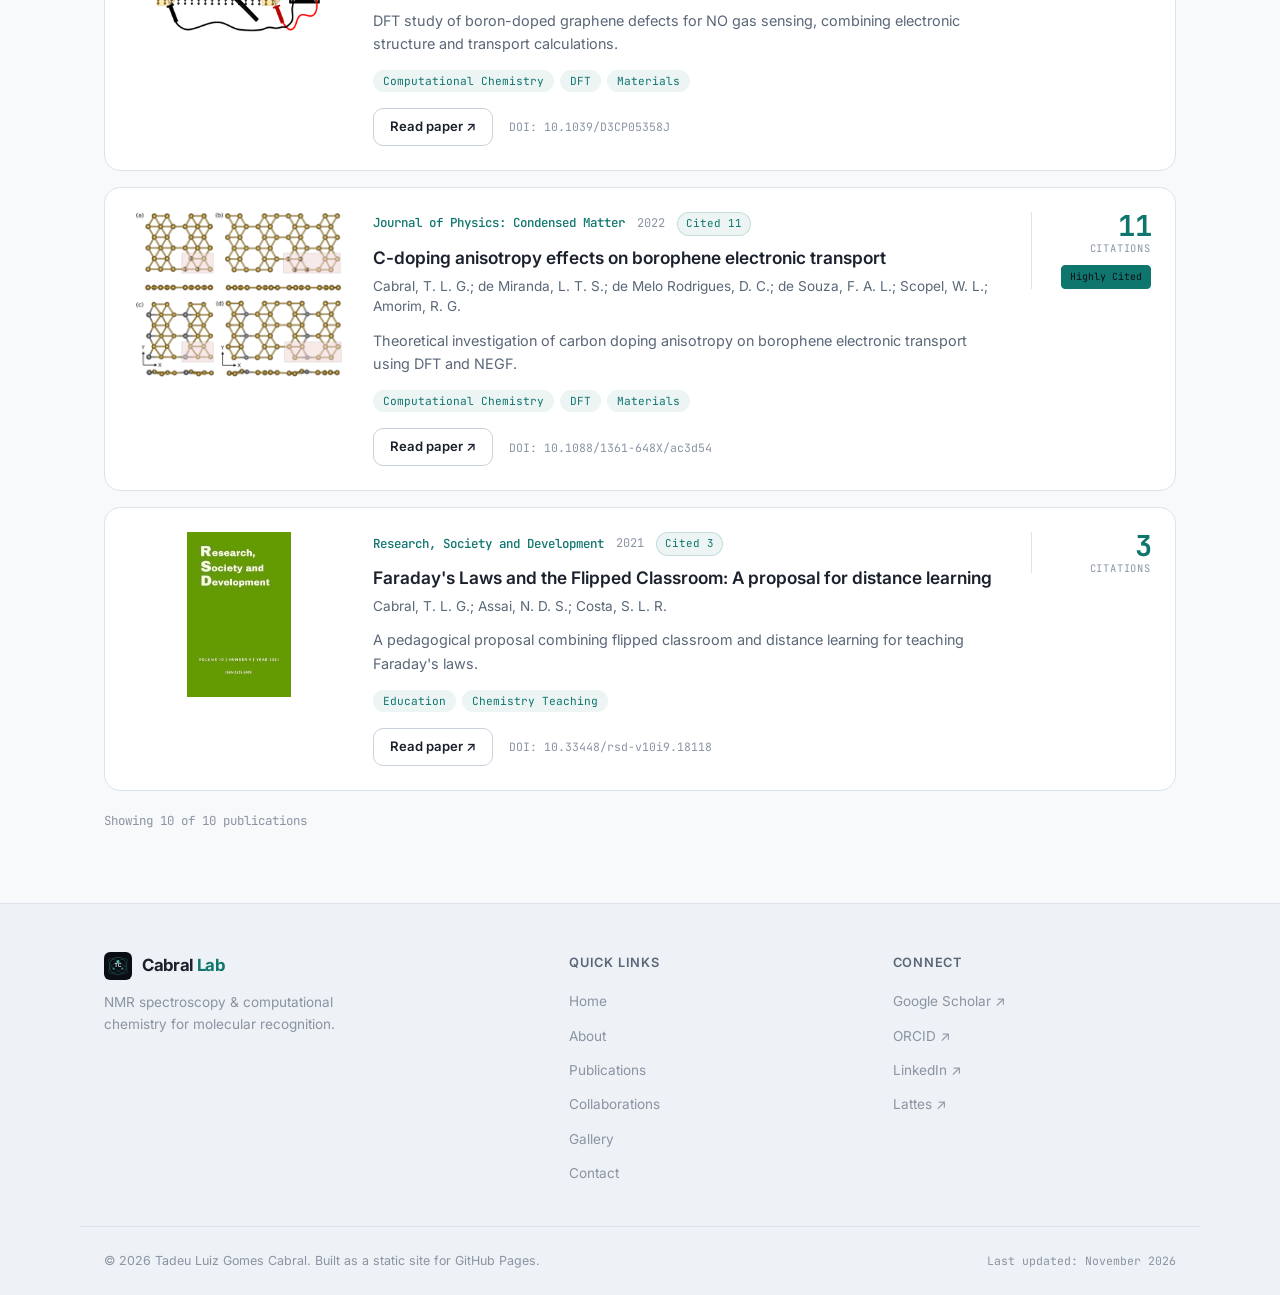
==== commit 608c9c63: "publications.html" ====
--- a/publications.html
+++ b/publications.html
@@ -1,5 +1,5 @@
 <!DOCTYPE html>
-<html lang="en" data-theme="dark">
+<html lang="en" data-theme="light">
 <head>
   <meta charset="UTF-8">
   <meta name="viewport" content="width=device-width, initial-scale=1.0">
@@ -27,7 +27,6 @@
         <a href="publications.html" class="nav-link active">Publications</a>
         <a href="collaborations.html" class="nav-link">Collaborations</a>
         <a href="gallery.html" class="nav-link">Gallery</a>
-        <a href="teaching.html" class="nav-link">Teaching</a>
         <a href="contact.html" class="nav-link">Contact</a>
         <a href="https://scholar.google.com/citations?user=h4mpgE4AAAAJ" target="_blank" rel="noopener" class="btn btn-primary btn-sm nav-cta">Google Scholar ↗</a>
       </nav>
@@ -91,8 +90,26 @@
   <footer class="site-footer">
     <div class="container footer-grid">
       <div class="footer-brand"><a href="index.html" class="logo"><img src="assets/images/logo.svg" alt="" width="28" height="28"><span class="logo-text">Cabral <span class="accent">Lab</span></span></a><p class="footer-desc">NMR spectroscopy & computational chemistry for molecular recognition.</p></div>
-      <div><h4>Quick Links</h4><ul class="footer-links"><li><a href="index.html">Home</a></li><li><a href="about.html">About</a></li><li><a href="publications.html">Publications</a></li><li><a href="collaborations.html">Collaborations</a></li><li><a href="gallery.html">Gallery</a></li><li><a href="teaching.html">Teaching</a></li><li><a href="contact.html">Contact</a></li></ul></div>
-      <div><h4>Connect</h4><ul class="footer-links"><li><a href="https://scholar.google.com/citations?user=h4mpgE4AAAAJ" target="_blank" rel="noopener">Google Scholar ↗</a></li><li><a href="https://orcid.org/0000-0003-3222-065X" target="_blank" rel="noopener">ORCID ↗</a></li><li><a href="https://www.linkedin.com/in/tadeu-l-g-cabral-bb470a273/" target="_blank" rel="noopener">LinkedIn ↗</a></li><li><a href="http://lattes.cnpq.br/0980261362824278" target="_blank" rel="noopener">Lattes ↗</a></li></ul></div>
+      <div>
+        <h4>Quick Links</h4>
+        <ul class="footer-links">
+          <li><a href="index.html">Home</a></li>
+          <li><a href="about.html">About</a></li>
+          <li><a href="publications.html">Publications</a></li>
+          <li><a href="collaborations.html">Collaborations</a></li>
+          <li><a href="gallery.html">Gallery</a></li>
+          <li><a href="contact.html">Contact</a></li>
+        </ul>
+      </div>
+      <div>
+        <h4>Connect</h4>
+        <ul class="footer-links">
+          <li><a href="https://scholar.google.com/citations?user=h4mpgE4AAAAJ" target="_blank" rel="noopener">Google Scholar ↗</a></li>
+          <li><a href="https://orcid.org/0000-0003-3222-065X" target="_blank" rel="noopener">ORCID ↗</a></li>
+          <li><a href="https://www.linkedin.com/in/tadeu-l-g-cabral-bb470a273/" target="_blank" rel="noopener">LinkedIn ↗</a></li>
+          <li><a href="http://lattes.cnpq.br/0980261362824278" target="_blank" rel="noopener">Lattes ↗</a></li>
+        </ul>
+      </div>
     </div>
     <div class="container footer-bottom"><p>© 2026 Tadeu Luiz Gomes Cabral. Built as a static site for GitHub Pages.</p><p class="footer-mono">Last updated: November 2026</p></div>
   </footer>
@@ -100,4 +117,4 @@
   <script src="assets/js/publications.js"></script>
   <script src="assets/js/main.js"></script>
 </body>
-</html>+</html>
